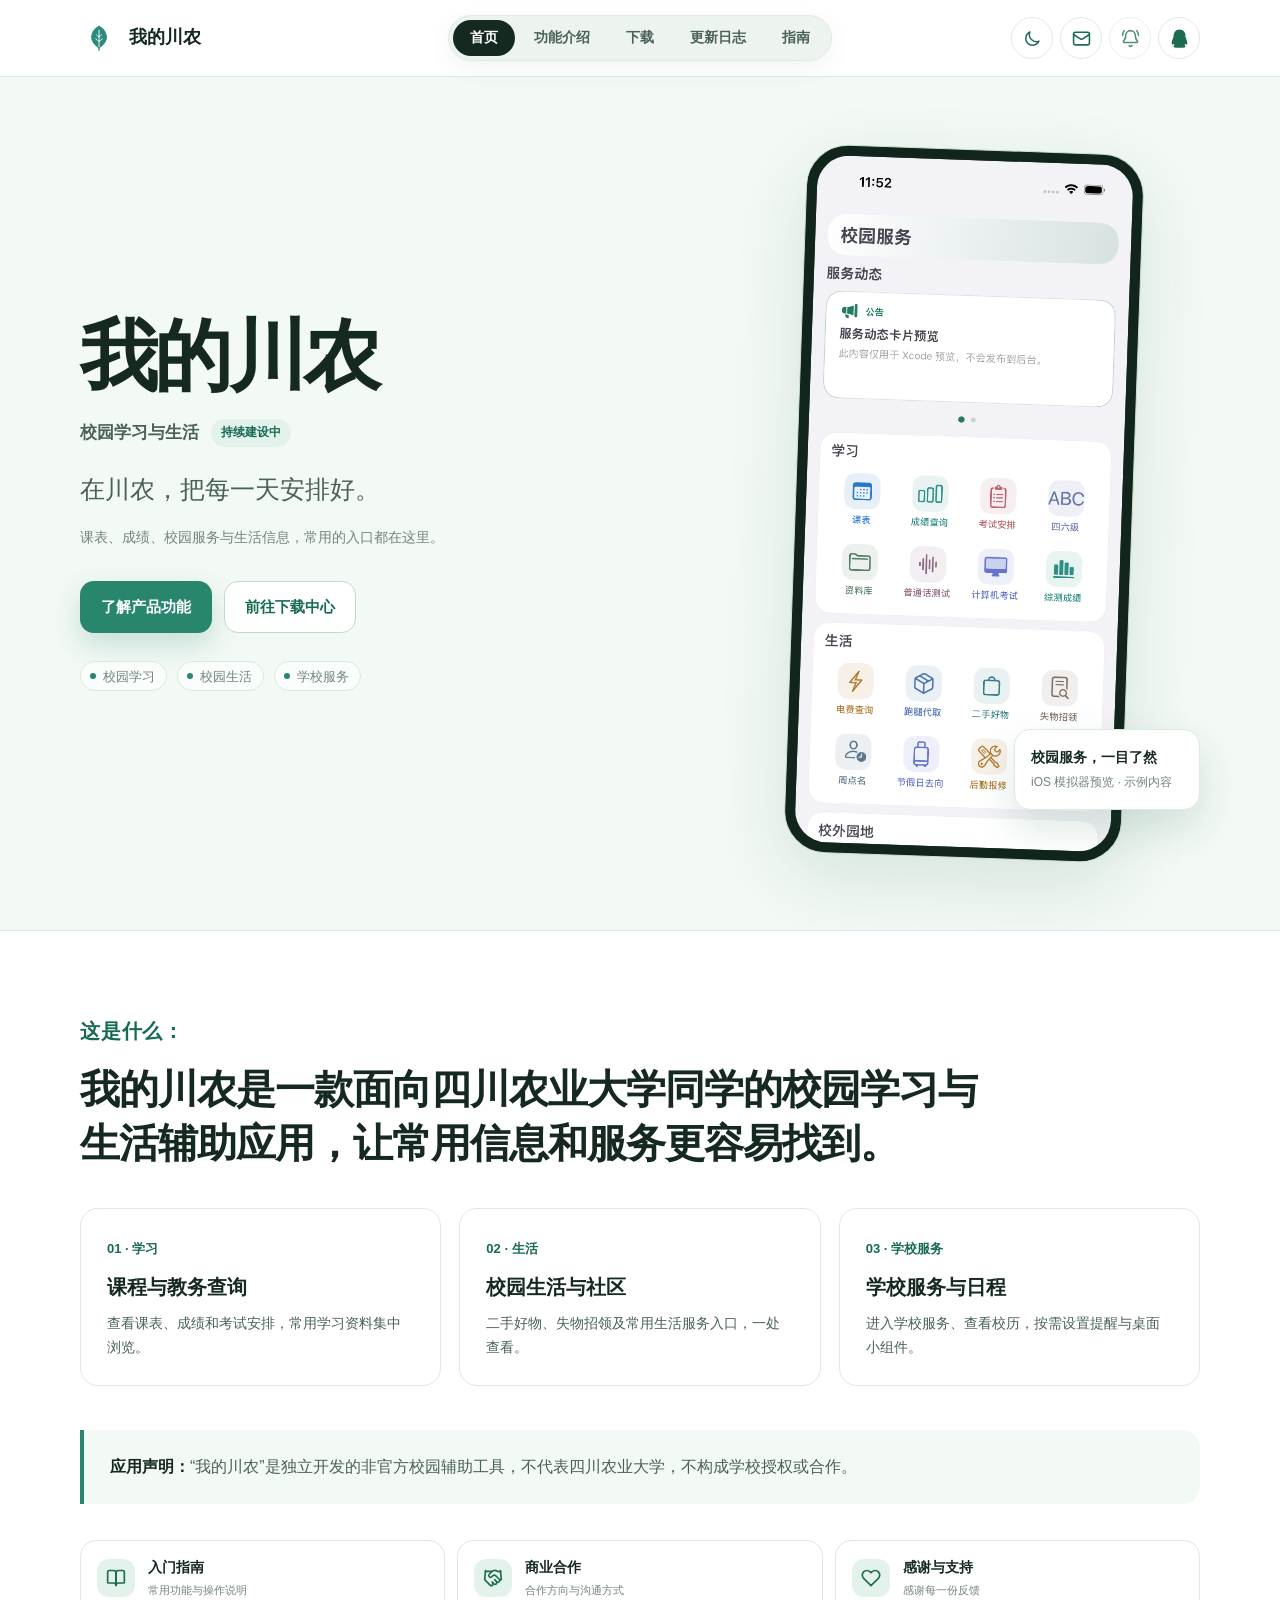
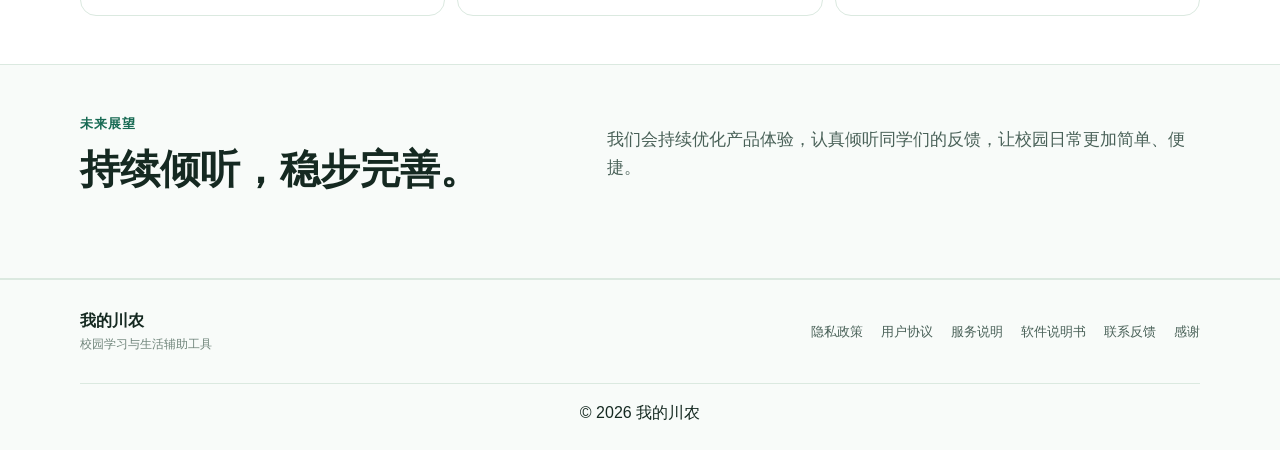
==== index.html @ ccd9a18c "Build MyChuannong official website" ====
<!doctype html>
<html lang="zh-CN">
<head><meta charset="UTF-8"><meta name="viewport" content="width=device-width, initial-scale=1"><meta name="theme-color" content="#ffffff"><meta name="description" content="我的川农：面向四川农业大学同学的校园学习与生活辅助应用。"><meta property="og:title" content="首页｜我的川农"><meta property="og:description" content="我的川农：面向四川农业大学同学的校园学习与生活辅助应用。"><meta property="og:type" content="website"><title>首页｜我的川农</title><link rel="icon" href="assets/images/app-icon.png"><link rel="stylesheet" href="assets/styles/site.css"><script defer src="assets/scripts/site.js"></script></head>

<body data-page="index"><a class="skip-link" href="#main-content">跳到主要内容</a>
<header class="site-header">
<div class="container header-inner"><a class="brand" href="index.html" aria-label="我的川农首页"><img src="assets/images/app-icon.png" width="38" height="38" alt=""><span>我的川农</span></a><button class="menu-button" type="button" aria-label="打开导航菜单" aria-expanded="false" aria-controls="site-nav" data-menu-button><span></span><span></span><span></span></button>
<nav class="site-nav" id="site-nav" aria-label="主要导航" data-site-nav data-open="false">
<div class="mobile-nav-head"><strong>导航</strong><button class="mobile-nav-close" type="button" aria-label="关闭导航菜单" data-menu-close>×</button></div>
<a href="index.html" aria-current="page">首页</a><a href="features.html">功能介绍</a><a href="download.html">下载</a><a href="updates.html">更新日志</a><a href="guides.html">指南</a>
<div class="mobile-nav-actions">
<div class="header-actions" aria-label="快捷入口"><button class="header-action" type="button" data-theme-toggle aria-label="切换到深色模式" title="切换到深色模式"><img src="assets/icons/moon.svg" alt="" data-theme-icon><span class="header-action-label">切换明暗</span></button><a class="header-action" href="contact.html" aria-label="联系反馈" title="联系反馈"><img src="assets/icons/mail.svg" alt=""><span class="header-action-label">联系反馈</span></a><button class="header-action announcement-shortcut" type="button" data-announcement-shortcut aria-label="暂无最新公告" title="暂无最新公告" disabled><img src="assets/icons/bell-ring.svg" alt=""><span class="header-action-label">网站公告</span><span class="announcement-dot" hidden></span></button><button class="header-action" type="button" data-qq-trigger aria-label="QQ 聊天群" title="QQ 聊天群"><img src="assets/icons/qq.svg" alt=""><span class="header-action-label">QQ 聊天群</span></button></div>
</div>
</nav>

<div class="header-actions" aria-label="快捷入口"><button class="header-action" type="button" data-theme-toggle aria-label="切换到深色模式" title="切换到深色模式"><img src="assets/icons/moon.svg" alt="" data-theme-icon><span class="header-action-label">切换明暗</span></button><a class="header-action" href="contact.html" aria-label="联系反馈" title="联系反馈"><img src="assets/icons/mail.svg" alt=""><span class="header-action-label">联系反馈</span></a><button class="header-action announcement-shortcut" type="button" data-announcement-shortcut aria-label="暂无最新公告" title="暂无最新公告" disabled><img src="assets/icons/bell-ring.svg" alt=""><span class="header-action-label">网站公告</span><span class="announcement-dot" hidden></span></button><button class="header-action" type="button" data-qq-trigger aria-label="QQ 聊天群" title="QQ 聊天群"><img src="assets/icons/qq.svg" alt=""><span class="header-action-label">QQ 聊天群</span></button></div>
</div>
<button class="nav-overlay" type="button" aria-label="关闭导航菜单" data-menu-overlay hidden></button></header>

<div class="container announcement-region" data-announcement-region hidden><button class="announcement-bar" type="button" data-announcement-trigger aria-controls="announcement-dialog" aria-haspopup="dialog"><svg class="announcement-icon" viewBox="0 0 24 24" aria-hidden="true"><path d="M4 10v4h3l4 3V7l-4 3H4Zm11.5-2.5a5 5 0 0 1 0 9M17.5 5a8.5 8.5 0 0 1 0 14" fill="none" stroke="currentColor" stroke-linecap="round" stroke-linejoin="round" stroke-width="1.8"/></svg><span class="announcement-label">最新公告</span><span class="announcement-separator">·</span><span class="announcement-summary" data-announcement-summary></span><span class="announcement-action">查看详情 ›</span></button></div>

<dialog class="announcement-dialog" id="announcement-dialog" aria-labelledby="announcement-title" aria-describedby="announcement-content">
<div class="announcement-dialog-shell">
<header class="announcement-dialog-header">
<div class="announcement-dialog-heading">
<p class="section-kicker">网站公告</p>

<h2 id="announcement-title"></h2>
<time class="announcement-dialog-date" data-announcement-date></time></div>
<button class="announcement-close" type="button" data-announcement-close aria-label="关闭公告">×</button></header>

<div class="announcement-dialog-body" id="announcement-content" tabindex="0"></div>

<footer class="announcement-dialog-footer"><button class="button button-primary" type="button" data-announcement-confirm>确认已读</button></footer>
</div>
</dialog>

<dialog class="qq-dialog" id="qq-dialog" aria-labelledby="qq-title">
<div class="qq-dialog-shell">
<header class="qq-dialog-header">
<div class="qq-dialog-heading"><span class="qq-dialog-brand"><img src="assets/icons/qq.svg" alt="" width="22" height="22"></span>
<div>
<h2 id="qq-title">QQ 聊天群</h2>

<p class="qq-dialog-intro">与川农同学一起交流。</p>
</div>
</div>
<button class="announcement-close" type="button" data-qq-close aria-label="关闭">×</button></header>

<div class="qq-dialog-body">
<p class="qq-empty" data-qq-empty>QQ群筹备中</p>
<a class="button button-primary" data-qq-link hidden target="_blank" rel="noopener noreferrer">加入 QQ 聊天群</a></div>
</div>
</dialog>

<main id="main-content">
<section class="hero">
<div class="container hero-inner">
<div class="hero-copy">
<h1>我的川农</h1>

<p class="version-line"><span>校园学习与生活</span><span class="status-badge">持续建设中</span></p>

<p class="hero-lead">在川农，把每一天安排好。</p>

<p class="hero-note">课表、成绩、校园服务与生活信息，常用的入口都在这里。</p>

<div class="hero-actions"><a class="button button-primary" href="features.html">了解产品功能</a><a class="button button-secondary" href="download.html">前往下载中心</a></div>

<ul class="hero-meta" aria-label="应用概要"><li>校园学习</li><li>校园生活</li><li>学校服务</li></ul>
</div>

<div class="hero-visual" aria-label="我的川农 iOS 模拟器界面预览">
<div class="phone-frame"><img src="assets/images/ios-services-preview.png" width="1206" height="2622" alt="我的川农校园服务页面，iOS 模拟器预览，包含示例内容"></div>

<div class="visual-card"><strong>校园服务，一目了然</strong><span>iOS 模拟器预览 · 示例内容</span></div>
</div>
</div>
</section>

<section class="section" id="features-preview">
<div class="container">
<p class="section-kicker section-question">这是什么：</p>

<h2 class="section-title product-definition">我的川农是一款面向四川农业大学同学的校园学习与生活辅助应用，让常用信息和服务更容易找到。</h2>

<div class="intro-grid"><a class="intro-card" href="features.html#study"><span>01 · 学习</span>
<h3>课程与教务查询</h3>

<p>查看课表、成绩和考试安排，常用学习资料集中浏览。</p>
</a><a class="intro-card" href="features.html#life"><span>02 · 生活</span>
<h3>校园生活与社区</h3>

<p>二手好物、失物招领及常用生活服务入口，一处查看。</p>
</a><a class="intro-card" href="features.html#school"><span>03 · 学校服务</span>
<h3>学校服务与日程</h3>

<p>进入学校服务、查看校历，按需设置提醒与桌面小组件。</p>
</a></div>

<p class="statement"><strong>应用声明：</strong>“我的川农”是独立开发的非官方校园辅助工具，不代表四川农业大学，不构成学校授权或合作。</p>

<nav class="footer-entry-grid homepage-entry-grid" aria-label="站点快捷入口"><a class="footer-entry" href="guides.html"><span class="footer-entry-icon"><img src="assets/icons/book-open.svg" alt="" width="22" height="22"></span><span class="footer-entry-copy"><strong>入门指南</strong><small>常用功能与操作说明</small></span></a><a class="footer-entry" href="commercial.html"><span class="footer-entry-icon"><img src="assets/icons/handshake.svg" alt="" width="22" height="22"></span><span class="footer-entry-copy"><strong>商业合作</strong><small>合作方向与沟通方式</small></span></a><a class="footer-entry" href="thanks.html"><span class="footer-entry-icon"><img src="assets/icons/heart-handshake.svg" alt="" width="22" height="22"></span><span class="footer-entry-copy"><strong>感谢与支持</strong><small>感谢每一份反馈</small></span></a></nav>
</div>
</section>

<section class="section section-muted future-section">
<div class="container future-card">
<div>
<p class="section-kicker">未来展望</p>

<h2>持续倾听，稳步完善。</h2>
</div>

<p>我们会持续优化产品体验，认真倾听同学们的反馈，让校园日常更加简单、便捷。</p>
</div>
</section>
</main>

<footer class="site-footer">
<div class="container footer-inner">
<div class="footer-brand"><strong>我的川农</strong><span>校园学习与生活辅助工具</span></div>

<nav class="footer-links" aria-label="页脚导航"><a href="privacy.html">隐私政策</a><a href="terms.html">用户协议</a><a href="services.html">服务说明</a><a href="manual.html">软件说明书</a><a href="contact.html">联系反馈</a><a href="thanks.html">感谢</a></nav>
</div>

<div class="container footer-filing"><span>© 2026 我的川农</span><a data-filing-link hidden target="_blank" rel="noopener noreferrer"></a></div>
</footer>
</body>
</html>
---- assets/styles/site.css ----
:root {
  color-scheme: light;
  --blue-700: #176a53;
  --blue-600: #27866c;
  --blue-100: #e3f3ec;
  --blue-050: #f3f9f5;
  --ink-900: #152921;
  --ink-700: #496158;
  --ink-500: #71867c;
  --line: #dbe9e0;
  --white: #ffffff;
  --shadow: 0 24px 70px rgba(28, 91, 66, 0.13);
  --radius-lg: 28px;
  --radius-md: 18px;
  --content: 1120px;
}

*,
*::before,
*::after { box-sizing: border-box; }

html { scroll-behavior: smooth; }

body {
  margin: 0;
  min-width: 320px;
  overflow-x: hidden;
  color: var(--ink-900);
  background: var(--white);
  font-family: -apple-system, BlinkMacSystemFont, "Segoe UI", "PingFang SC", "Hiragino Sans GB", "Microsoft YaHei", sans-serif;
  line-height: 1.65;
  -webkit-font-smoothing: antialiased;
}

img { display: block; max-width: 100%; height: auto; }
a { color: inherit; }
button, a { -webkit-tap-highlight-color: transparent; }

.skip-link {
  position: fixed;
  z-index: 100;
  top: 12px;
  left: 12px;
  padding: 10px 14px;
  border-radius: 10px;
  background: var(--ink-900);
  color: var(--white);
  transform: translateY(-160%);
}

.skip-link:focus { transform: translateY(0); }
.container { width: min(calc(100% - 40px), var(--content)); margin-inline: auto; }

.site-header {
  position: sticky;
  z-index: 20;
  top: 0;
  border-bottom: 1px solid rgba(219, 229, 239, 0.86);
  background: rgba(255, 255, 255, 0.96);
}

.header-inner {
  min-height: 72px;
  display: flex;
  align-items: center;
  justify-content: space-between;
  gap: 24px;
}

.brand {
  display: inline-flex;
  align-items: center;
  gap: 11px;
  color: var(--ink-900);
  font-size: 18px;
  font-weight: 750;
  text-decoration: none;
}

.brand img { width: 38px; height: 38px; border-radius: 11px; }
.site-nav { display: flex; align-items: center; gap: 4px; }

.site-nav a {
  min-height: 44px;
  display: inline-flex;
  align-items: center;
  padding: 0 14px;
  border-radius: 12px;
  color: var(--ink-700);
  font-size: 14px;
  font-weight: 650;
  text-decoration: none;
}

.site-nav a:hover,
.site-nav a[aria-current="page"] { color: var(--blue-700); background: var(--blue-050); }

.menu-button {
  min-inline-size: 48px;
  min-block-size: 48px;
  display: none;
  align-items: center;
  justify-content: center;
  flex-direction: column;
  gap: 5px;
  padding: 13px;
  border: 1px solid var(--line);
  border-radius: 14px;
  background: var(--white);
  cursor: pointer;
  touch-action: manipulation;
}

.menu-button span { width: 19px; height: 2px; border-radius: 2px; background: var(--ink-900); }

.announcement-region { padding-block: 14px 0; }
.announcement-bar {
  width: 100%;
  min-height: 48px;
  display: flex;
  align-items: center;
  gap: 9px;
  padding: 10px 14px;
  border: 1px solid #cfe4d7;
  border-radius: 14px;
  color: var(--ink-700);
  background: var(--white);
  box-shadow: 0 8px 22px rgba(28, 91, 66, 0.05);
  font: inherit;
  font-size: 13px;
  text-align: left;
  cursor: pointer;
  touch-action: manipulation;
}
.announcement-bar:hover { border-color: #a9d2b9; background: var(--blue-050); }
.announcement-bar:focus-visible { outline-offset: 2px; }
.announcement-icon { width: 20px; height: 20px; flex: 0 0 20px; color: var(--blue-700); }
.announcement-label { flex: 0 0 auto; color: var(--ink-900); font-weight: 760; }
.announcement-separator { flex: 0 0 auto; color: var(--ink-500); }
.announcement-summary { min-width: 0; flex: 1 1 auto; overflow: hidden; color: var(--ink-700); white-space: nowrap; text-overflow: ellipsis; }
.announcement-action { flex: 0 0 auto; color: var(--blue-700); font-weight: 720; white-space: nowrap; }
.announcement-action span { display: inline-block; margin-left: 2px; font-size: 18px; line-height: 0; vertical-align: -1px; }

.announcement-dialog {
  /* Plain viewport fallbacks keep older Android WebView engines from
     collapsing the native dialog when CSS min()/dynamic viewport units are
     unsupported. Modern browsers use the declarations that follow. */
  width: calc(100vw - 32px);
  max-width: 640px;
  max-height: 80vh;
  padding: 0;
  border: 1px solid #cfe4d7;
  border-radius: 22px;
  color: var(--ink-900);
  background: var(--white);
  box-shadow: 0 28px 80px rgba(16, 40, 31, 0.24);
}
.announcement-dialog::backdrop { background: rgba(16, 40, 31, 0.42); }
.announcement-dialog-shell { display: flex; width: 100%; max-height: 80vh; flex-direction: column; }
@supports (width: min(1px, 2px)) {
  .announcement-dialog { width: min(640px, calc(100vw - 32px)); max-height: 80dvh; }
  .announcement-dialog-shell { max-height: min(80vh, 80dvh); }
}
.announcement-dialog-header { display: flex; align-items: flex-start; justify-content: space-between; gap: 18px; padding: 26px 28px 18px; border-bottom: 1px solid var(--line); }
.announcement-dialog-heading { min-width: 0; }
.announcement-dialog-heading .section-kicker { margin-bottom: 8px; }
.announcement-dialog-heading h2 { margin: 0; overflow-wrap: anywhere; font-size: clamp(22px, 4vw, 30px); line-height: 1.3; }
.announcement-dialog-date { display: block; margin-top: 8px; color: var(--ink-500); font-size: 12px; }
.announcement-close { width: 42px; height: 42px; flex: 0 0 42px; display: inline-grid; place-items: center; margin: -6px -8px 0 0; border: 0; border-radius: 12px; color: var(--ink-500); background: transparent; font: inherit; font-size: 30px; line-height: 1; cursor: pointer; }
.announcement-close:hover { color: var(--ink-900); background: var(--blue-050); }
.announcement-dialog-body { min-height: 0; max-height: min(52vh, 520px); overflow-y: auto; padding: 24px 28px; color: var(--ink-700); font-size: 15px; line-height: 1.85; white-space: pre-wrap; overflow-wrap: anywhere; overscroll-behavior: contain; }
.announcement-dialog-footer { display: flex; justify-content: flex-end; padding: 16px 28px 24px; border-top: 1px solid var(--line); }
.announcement-dialog-footer .button { min-width: 128px; }

.hero { overflow: hidden; background: var(--blue-050); border-bottom: 1px solid var(--line); }

.hero-inner {
  min-height: 680px;
  display: grid;
  grid-template-columns: minmax(0, 1.1fr) minmax(320px, 0.9fr);
  align-items: center;
  gap: 72px;
  padding-block: 72px;
}

.eyebrow {
  margin: 0 0 18px;
  color: var(--blue-700);
  font-size: 14px;
  font-weight: 750;
  letter-spacing: 0.08em;
}

.hero h1 {
  margin: 0;
  font-size: clamp(48px, 7vw, 78px);
  line-height: 1.04;
  letter-spacing: -0.045em;
}

.version-line {
  display: flex;
  align-items: center;
  gap: 12px;
  margin: 22px 0 0;
  color: var(--ink-700);
  font-size: 17px;
  font-weight: 700;
}

.status-badge {
  display: inline-flex;
  align-items: center;
  min-height: 28px;
  padding: 3px 10px;
  border-radius: 999px;
  color: var(--blue-700);
  background: var(--blue-100);
  font-size: 12px;
}

.hero-lead {
  max-width: 580px;
  margin: 24px 0 0;
  color: var(--ink-700);
  font-size: clamp(20px, 2.4vw, 25px);
  line-height: 1.5;
}

.hero-note { max-width: 610px; margin: 18px 0 0; color: var(--ink-500); font-size: 14px; }
.hero-actions { display: flex; flex-wrap: wrap; gap: 12px; margin-top: 32px; }

.button {
  min-height: 52px;
  display: inline-flex;
  align-items: center;
  justify-content: center;
  gap: 9px;
  padding: 0 20px;
  border: 1px solid transparent;
  border-radius: 14px;
  font: inherit;
  font-size: 15px;
  font-weight: 750;
  text-decoration: none;
}

.button-primary { color: var(--white); background: var(--blue-600); box-shadow: 0 12px 28px rgba(39, 134, 108, 0.22); }
.button-primary:hover { background: var(--blue-700); }
.button-secondary { color: var(--blue-700); border-color: #bfdcc9; background: var(--white); }
.button-secondary:hover { border-color: var(--blue-600); background: var(--blue-050); }
.button-disabled { cursor: not-allowed; color: #7d8998; border-color: #d8e0e8; background: #edf1f5; }
.button small { display: block; font-size: 11px; font-weight: 600; }

.hero-meta {
  display: flex;
  align-items: center;
  flex-wrap: wrap;
  gap: 10px;
  margin: 28px 0 0;
  padding: 0;
  color: var(--ink-500);
  font-size: 13px;
  list-style: none;
}

.hero-meta li {
  min-height: 30px;
  display: inline-flex;
  align-items: center;
  padding: 4px 11px 4px 9px;
  border: 1px solid #d8eadd;
  border-radius: 999px;
  background: rgba(255, 255, 255, 0.7);
  line-height: 1.2;
}

.hero-meta li::before {
  content: "";
  width: 6px;
  height: 6px;
  flex: 0 0 6px;
  margin-right: 7px;
  border-radius: 50%;
  background: var(--blue-600);
}

.hero-visual { position: relative; display: flex; justify-content: center; }

.phone-frame {
  width: min(100%, 338px);
  padding: 10px;
  border: 1px solid #d0e2d4;
  border-radius: 42px;
  background: #11251c;
  box-shadow: var(--shadow);
  transform: rotate(2deg);
}

.phone-frame img { width: 100%; border-radius: 32px; }

.visual-card {
  position: absolute;
  right: 0;
  bottom: 48px;
  width: 186px;
  padding: 16px;
  border: 1px solid var(--line);
  border-radius: 16px;
  background: var(--white);
  box-shadow: 0 18px 40px rgba(28, 91, 66, 0.15);
}

.visual-card strong, .visual-card span { display: block; }
.visual-card strong { font-size: 14px; }
.visual-card span { margin-top: 4px; color: var(--ink-500); font-size: 12px; }

.section { padding-block: 84px; }
#features-preview { padding-bottom: 48px; }
.future-section { padding-top: 48px; }
.section-kicker { margin: 0 0 10px; color: var(--blue-700); font-size: 13px; font-weight: 750; letter-spacing: 0.08em; }
.section-question { margin-bottom: 14px; font-size: 20px; letter-spacing: 0.04em; }
.section-title { max-width: 720px; margin: 0; font-size: clamp(30px, 4vw, 44px); line-height: 1.2; letter-spacing: -0.025em; }
.product-definition { max-width: 900px; font-size: clamp(28px, 3.4vw, 40px); line-height: 1.35; }
.intro-grid { display: grid; grid-template-columns: repeat(3, 1fr); gap: 18px; margin-top: 38px; }
.intro-card { padding: 26px; border: 1px solid var(--line); border-radius: var(--radius-md); background: var(--white); text-decoration: none; transition: border-color 180ms ease, box-shadow 180ms ease, transform 180ms ease; }
.intro-card:hover { border-color: #b6d7c2; box-shadow: 0 16px 36px rgba(28, 91, 66, 0.08); transform: translateY(-2px); }
.intro-card span { color: var(--blue-700); font-size: 13px; font-weight: 750; }
.intro-card h3 { margin: 10px 0 8px; font-size: 20px; }
.intro-card p { margin: 0; color: var(--ink-700); font-size: 14px; }

.statement {
  margin-top: 44px;
  padding: 24px 26px;
  border-left: 4px solid var(--blue-600);
  border-radius: 0 var(--radius-md) var(--radius-md) 0;
  color: var(--ink-700);
  background: var(--blue-050);
}

.statement strong { color: var(--ink-900); }

.future-card {
  display: grid;
  grid-template-columns: 0.9fr 1.1fr;
  align-items: center;
  gap: 42px;
}

.future-card h2 { margin: 0; font-size: clamp(28px, 4vw, 40px); line-height: 1.25; }
.future-card > p { margin: 0; color: var(--ink-700); font-size: 17px; }

.page-hero {
  border-bottom: 1px solid var(--line);
  background: var(--blue-050);
}

.page-hero-inner { padding-block: 76px; }
.page-hero h1 { max-width: 860px; margin: 0; font-size: clamp(42px, 6vw, 66px); line-height: 1.1; letter-spacing: -0.04em; }
.page-hero p:not(.eyebrow) { max-width: 720px; margin: 20px 0 0; color: var(--ink-700); font-size: 18px; }
.compact-hero .page-hero-inner { padding-block: 62px; }
.document-date { display: inline-block; margin-top: 22px; color: var(--ink-500); font-size: 13px; }
.section-muted { border-block: 1px solid var(--line); background: #f8fbf9; }

.section-heading { display: flex; align-items: end; justify-content: space-between; gap: 24px; }
.anchor-target { scroll-margin-block: 34vh; }
.section-count { flex: 0 0 auto; color: var(--ink-500); font-size: 13px; }
.section-heading.compact { align-items: start; }
.section-heading.compact h2 { margin: 0; font-size: 28px; line-height: 1.25; }

.feature-grid { display: grid; grid-template-columns: repeat(3, 1fr); gap: 16px; margin-top: 34px; }
.feature-grid-two { grid-template-columns: repeat(2, 1fr); }

.feature-card {
  min-height: 218px;
  padding: 26px;
  border: 1px solid var(--line);
  border-radius: var(--radius-md);
  background: var(--white);
}

.feature-icon {
  width: 46px;
  height: 46px;
  display: inline-flex;
  align-items: center;
  justify-content: center;
  border: 1px solid #cfe4d7;
  border-radius: 14px;
  background: var(--blue-050);
}

.feature-icon img { width: 22px; height: 22px; }
.feature-card h3 { margin: 20px 0 7px; font-size: 19px; }
.feature-card p { margin: 0; color: var(--ink-700); font-size: 14px; }
.split-feature-sections { display: grid; grid-template-columns: repeat(2, 1fr); gap: 52px; }

.boundary-section { padding: 0 0 84px; }
.boundary-card {
  display: grid;
  grid-template-columns: 0.9fr 1.1fr;
  gap: 42px;
  padding: 38px;
  border: 1px solid #c9e2d0;
  border-radius: var(--radius-lg);
  background: var(--blue-050);
}

.boundary-card h2 { margin: 0; font-size: 27px; line-height: 1.35; }
.boundary-card > p { margin: 0; color: var(--ink-700); }

.download-layout { display: grid; grid-template-columns: minmax(0, 1.1fr) minmax(300px, 0.9fr); gap: 24px; align-items: stretch; }
.download-card,
.integrity-card { padding: 34px; border: 1px solid var(--line); border-radius: var(--radius-lg); background: var(--white); }
.download-card { box-shadow: 0 22px 54px rgba(28, 91, 66, 0.08); }
.download-product { display: flex; align-items: center; gap: 22px; }
.download-icon { width: 86px; height: 86px; border-radius: 24px; box-shadow: 0 12px 26px rgba(31, 100, 75, 0.15); }
.download-product h2 { margin: 2px 0 2px; font-size: 27px; }
.download-product p { margin: 0; color: var(--ink-500); font-size: 13px; }

.release-meta { display: grid; grid-template-columns: repeat(2, 1fr); margin: 30px 0; border-top: 1px solid var(--line); border-left: 1px solid var(--line); }
.release-meta div { padding: 16px; border-right: 1px solid var(--line); border-bottom: 1px solid var(--line); }
.release-meta dt { color: var(--ink-500); font-size: 12px; }
.release-meta dd { margin: 5px 0 0; font-weight: 720; }
.download-button { width: 100%; }
.download-state { margin: 12px 0 0; color: var(--ink-500); text-align: center; font-size: 12px; }
.integrity-card h2 { margin: 20px 0 12px; font-size: 27px; line-height: 1.3; }
.integrity-card > p:not(.section-kicker) { color: var(--ink-700); }

.hash-box { margin: 26px 0 20px; padding: 16px; border: 1px solid var(--line); border-radius: 14px; background: #f8fbf9; }
.hash-box span, .hash-box code { display: block; }
.hash-box span { color: var(--ink-500); font-size: 11px; font-weight: 700; letter-spacing: 0.06em; }
.hash-box code { max-width: 100%; margin-top: 8px; overflow-wrap: anywhere; color: var(--ink-900); font-size: 12px; }
.text-link { color: var(--blue-700); font-size: 14px; font-weight: 720; text-decoration: none; }
.platform-grid { display: grid; grid-template-columns: repeat(2, 1fr); gap: 18px; }

.platform-card {
  display: flex;
  align-items: center;
  gap: 20px;
  padding: 26px;
  border: 1px solid var(--line);
  border-radius: var(--radius-md);
  background: var(--white);
  text-decoration: none;
}

.platform-card img { width: 30px; height: 30px; }
.platform-card span, .platform-card p { color: var(--ink-500); font-size: 12px; }
.platform-card h2, .platform-card p { margin: 0; }
.platform-card h2 { font-size: 20px; }
.platform-card.is-closed { opacity: 0.68; }

.timeline { position: relative; max-width: 820px; }
.timeline::before { content: ""; position: absolute; top: 18px; bottom: 18px; left: 11px; width: 2px; background: var(--line); }
.timeline-item { position: relative; display: grid; grid-template-columns: 24px 1fr; gap: 24px; padding-bottom: 24px; }
.timeline-dot { z-index: 1; width: 24px; height: 24px; margin-top: 28px; border: 6px solid var(--white); border-radius: 50%; background: #9aabbc; box-shadow: 0 0 0 1px var(--line); }
.timeline-item.is-current .timeline-dot { background: var(--blue-600); }
.timeline-card { padding: 26px 28px; border: 1px solid var(--line); border-radius: var(--radius-md); background: var(--white); }
.timeline-item.is-current .timeline-card { border-color: #b6d7c2; box-shadow: 0 18px 44px rgba(28, 91, 66, 0.08); }
.timeline-heading { display: flex; align-items: center; justify-content: space-between; gap: 18px; }
.timeline-heading h2 { margin: 0; font-size: 26px; }
.timeline-status { display: flex; align-items: flex-end; flex-direction: column; gap: 4px; }
.timeline-status > span { padding: 4px 10px; border-radius: 999px; color: var(--blue-700); background: var(--blue-100); font-size: 12px; font-weight: 720; }
.timeline-release-date { color: var(--ink-500); font-size: 12px; font-weight: 500; line-height: 1.25; }
.timeline-card ul { margin: 18px 0 0; padding-left: 20px; color: var(--ink-700); }
.timeline-summary { margin: 18px 0 0; color: var(--ink-700); font-weight: 700; }
.timeline-card p { margin: 18px 0 0; color: var(--ink-500); }
.config-loading { color: var(--ink-500); }

.contact-grid { display: grid; grid-template-columns: repeat(2, 1fr); gap: 20px; }
.contact-card { padding: 34px; border: 1px solid var(--line); border-radius: var(--radius-lg); background: var(--white); }
.primary-contact { border-color: #b6d7c2; background: var(--blue-050); }
.contact-card h2 { margin: 20px 0 12px; font-size: 28px; line-height: 1.3; }
.contact-card > p:not(.section-kicker) { color: var(--ink-700); }
.contact-card .button { margin-top: 20px; }
.check-list { margin: 18px 0 0; padding: 0; color: var(--ink-700); list-style: none; }
.check-list li { position: relative; padding: 6px 0 6px 22px; }
.check-list li::before { content: ""; position: absolute; top: 15px; left: 2px; width: 7px; height: 7px; border-radius: 50%; background: var(--blue-600); }
.privacy-reminder { display: grid; grid-template-columns: 0.8fr 1.2fr; gap: 42px; align-items: center; }
.privacy-reminder h2 { margin: 0; font-size: 30px; }
.privacy-reminder > p { margin: 0; color: var(--ink-700); }

.gratitude-grid { display: grid; grid-template-columns: repeat(2, 1fr); gap: 20px; }
.gratitude-card { padding: 36px; border: 1px solid var(--line); border-radius: var(--radius-lg); background: var(--white); }
.gratitude-lead { border-color: #b6d7c2; background: var(--blue-050); }
.gratitude-card h2 { margin: 20px 0 12px; font-size: 28px; line-height: 1.35; }
.gratitude-card > p:not(.section-kicker) { color: var(--ink-700); }
.support-entry-card { display: flex; align-items: center; justify-content: space-between; gap: 48px; padding: 40px; border: 1px solid #c9e2d0; border-radius: var(--radius-lg); background: var(--blue-050); }
.support-entry-card h2 { margin: 0; font-size: 30px; line-height: 1.3; }
.support-entry-card p:not(.section-kicker) { margin: 12px 0 0; color: var(--ink-700); }
.support-entry-card .button { flex: 0 0 auto; }

.support-layout { max-width: 840px; }
.support-choices { display: grid; grid-template-columns: repeat(2, 1fr); gap: 16px; }
.support-choice { min-height: 108px; padding: 22px 24px; border: 1px solid var(--line); border-radius: var(--radius-md); color: var(--ink-900); background: var(--white); text-align: left; transition: border-color 180ms ease, background 180ms ease, box-shadow 180ms ease; }
.support-choice:hover,
.support-choice[aria-expanded="true"] { border-color: #9fcdb0; background: var(--blue-050); box-shadow: 0 14px 34px rgba(28, 91, 66, 0.08); }
.support-choice span,
.support-choice small { display: block; }
.support-choice span { font-size: 18px; font-weight: 760; }
.support-choice small { margin-top: 5px; color: var(--ink-500); font-size: 12px; }
.support-panels { margin-top: 20px; }
.support-panel,
.support-empty { min-height: 360px; padding: 34px; border: 1px solid var(--line); border-radius: var(--radius-lg); background: #f8fbf9; }
.support-panel[hidden] { display: none; }
.support-empty { display: flex; align-items: center; justify-content: center; flex-direction: column; text-align: center; }
.support-empty[hidden] { display: none; }
.support-empty h2 { margin: 18px 0 6px; font-size: 25px; }
.support-empty p { margin: 0; color: var(--ink-500); }
.qr-frame { width: min(100%, 292px); aspect-ratio: 1; display: grid; place-items: center; margin: 22px auto 0; overflow: hidden; border: 1px dashed #b9cce0; border-radius: 22px; background: var(--white); }
.qr-frame img { width: 100%; height: 100%; object-fit: contain; }
.qr-placeholder { display: flex; align-items: center; justify-content: center; flex-direction: column; padding: 24px; text-align: center; }
.qr-placeholder strong { font-size: 18px; }
.qr-placeholder span { margin-top: 6px; color: var(--ink-500); font-size: 13px; }
.qr-placeholder[hidden] { display: none; }
.support-note { margin: 18px 0 0; color: var(--ink-500); font-size: 13px; text-align: center; }

.document-page { padding-block: 26px 84px; }
.document-page section { display: grid; grid-template-columns: 64px minmax(0, 760px); gap: 28px; padding-block: 34px; border-bottom: 1px solid var(--line); }
.document-index { margin: 2px 0 0; color: var(--blue-600); font-size: 13px; font-weight: 760; }
.document-page h2 { margin: 0 0 14px; font-size: 25px; }
.document-page section div > p { margin: 0 0 12px; color: var(--ink-700); }
.inline-button { width: fit-content; margin-top: 8px; }

.manual-layout { display: grid; grid-template-columns: minmax(0, 1.25fr) minmax(290px, 0.75fr); gap: 24px; }
.manual-card { display: grid; grid-template-columns: 190px 1fr; overflow: hidden; border: 1px solid var(--line); border-radius: var(--radius-lg); background: var(--white); box-shadow: 0 22px 54px rgba(28, 91, 66, 0.08); }
.manual-cover { min-height: 390px; display: flex; align-items: center; justify-content: center; flex-direction: column; gap: 18px; background: var(--blue-050); }
.manual-cover img { width: 58px; height: 58px; }
.manual-cover span { color: var(--blue-700); font-size: 14px; font-weight: 780; letter-spacing: 0.14em; }
.manual-content { padding: 34px; }
.manual-content h2 { margin: 8px 0 22px; font-size: 27px; line-height: 1.35; }
.manual-meta { display: grid; grid-template-columns: repeat(3, 1fr); margin: 0; }
.manual-meta div { padding: 12px; border: 1px solid var(--line); border-right: 0; }
.manual-meta div:last-child { border-right: 1px solid var(--line); }
.manual-meta dt { color: var(--ink-500); font-size: 11px; }
.manual-meta dd { margin: 4px 0 0; font-weight: 720; }
.manual-actions { display: flex; flex-wrap: wrap; gap: 10px; margin-top: 26px; }
.manual-notes { padding: 32px; border: 1px solid var(--line); border-radius: var(--radius-lg); background: #f8fbf9; }
.manual-notes h2 { margin: 8px 0 18px; font-size: 26px; }
.manual-notes > p:last-child { margin-top: 24px; color: var(--ink-500); font-size: 13px; }

.site-footer { border-top: 1px solid var(--line); background: #f8fbf9; }
.footer-inner { display: flex; align-items: center; justify-content: space-between; gap: 24px; padding-block: 28px; }
.footer-brand strong, .footer-brand span { display: block; }
.footer-brand span { color: var(--ink-500); font-size: 12px; }
.footer-links { display: flex; flex-wrap: wrap; justify-content: flex-end; gap: 8px 18px; }
.footer-links a { color: var(--ink-700); font-size: 13px; text-decoration: none; }
.footer-links a:hover { color: var(--blue-700); }
.footer-filing { display: flex; align-items: center; justify-content: center; gap: 18px; padding: 16px 0 24px; border-top: 1px solid var(--line); }
.footer-filing[hidden] { display: none; }
.footer-filing a { display: inline-flex; align-items: center; gap: 6px; color: var(--ink-500); font-size: 12px; text-decoration: none; }

:focus-visible { outline: 3px solid rgba(39, 134, 108, 0.35); outline-offset: 3px; }

@media (max-width: 840px) {
  .site-header { overflow: visible; }
  .menu-button { display: flex; flex: 0 0 auto; }
  .site-nav {
    position: fixed;
    z-index: 100;
    top: 80px;
    right: 20px;
    left: 20px;
    display: none;
    width: auto;
    height: auto;
    min-height: 0;
    padding: 10px;
    border: 1px solid var(--line);
    border-radius: 18px;
    background: var(--white);
    box-shadow: var(--shadow);
    max-height: calc(100vh - 96px);
    max-height: calc(100dvh - 96px);
    overflow-y: auto;
    visibility: hidden;
    opacity: 0;
    pointer-events: none;
    overscroll-behavior: contain;
    -webkit-overflow-scrolling: touch;
    touch-action: pan-y;
  }
  .site-nav[data-open="true"] {
    display: flex;
    flex-direction: column;
    align-items: stretch;
    gap: 4px;
    visibility: visible;
    opacity: 1;
    pointer-events: auto;
  }
  .site-nav a {
    width: 100%;
    min-height: 48px;
    flex: 0 0 auto;
    align-items: center;
    justify-content: flex-start;
    padding: 0 16px;
    border: 0;
    border-radius: 12px;
    background: var(--white);
    line-height: 1.4;
    white-space: nowrap;
    touch-action: manipulation;
  }
  .site-nav a[aria-current="page"],
  .site-nav a:active { background: var(--blue-100); }
  .hero-inner { min-height: auto; grid-template-columns: 1fr; gap: 48px; padding-block: 56px 68px; }
  .hero-copy { text-align: center; }
  .hero-lead, .hero-note { margin-inline: auto; }
  .version-line, .hero-actions, .hero-meta { justify-content: center; }
  .hero-visual { width: min(100%, 440px); margin-inline: auto; }
  .intro-grid { grid-template-columns: 1fr; }
  .feature-grid { grid-template-columns: repeat(2, 1fr); }
  .split-feature-sections,
  .download-layout,
  .contact-grid,
  .manual-layout { grid-template-columns: 1fr; }
  .boundary-card,
  .privacy-reminder,
  .future-card { grid-template-columns: 1fr; gap: 20px; }
  .gratitude-grid { grid-template-columns: 1fr; }
  .support-entry-card { align-items: flex-start; flex-direction: column; gap: 24px; }
}

@media (max-width: 520px) {
  .container { width: min(calc(100% - 32px), var(--content)); }
  .header-inner { min-height: 64px; }
  .brand { font-size: 17px; }
  .brand img { width: 34px; height: 34px; border-radius: 10px; }
  .site-nav { top: 72px; right: 16px; left: 16px; }
  .announcement-region { padding-top: 10px; }
  .announcement-bar { gap: 7px; padding-inline: 12px; font-size: 12px; }
  .announcement-icon { width: 18px; height: 18px; flex-basis: 18px; }
  .announcement-action { font-size: 12px; }
  .announcement-dialog-header { padding: 22px 20px 15px; }
  .announcement-dialog-body { max-height: 52vh; padding: 20px; font-size: 14px; }
  .announcement-dialog-footer { padding: 14px 20px 20px; }
  .announcement-dialog-footer .button { width: 100%; }
  .hero-inner { gap: 42px; padding-block: 46px 56px; }
  .eyebrow { margin-bottom: 14px; font-size: 12px; }
  .hero h1 { font-size: clamp(46px, 16vw, 62px); }
  .hero-lead { font-size: 19px; }
  .hero-note { font-size: 13px; }
  .hero-actions { display: grid; grid-template-columns: 1fr; }
  .button { width: 100%; }
  .hero-meta { display: flex; align-items: center; justify-content: center; gap: 8px; }
  .hero-meta li { min-height: 30px; }
  .phone-frame { width: min(82vw, 310px); }
  .visual-card { right: -4px; bottom: 30px; width: 158px; padding: 13px; }
  .section { padding-block: 64px; }
  .section-title { font-size: 30px; }
  .section-question { font-size: 18px; }
  .product-definition { font-size: 27px; }
  .intro-card { padding: 22px; }
  .page-hero-inner { padding-block: 54px; }
  .page-hero h1 { font-size: 40px; }
  .page-hero p:not(.eyebrow) { font-size: 16px; }
  .section-heading { align-items: start; flex-direction: column; gap: 8px; }
  .feature-grid,
  .feature-grid-two,
  .platform-grid { grid-template-columns: 1fr; }
  .feature-card { min-height: 0; padding: 22px; }
  .split-feature-sections { gap: 46px; }
  .boundary-card,
  .download-card,
  .integrity-card,
  .contact-card,
  .gratitude-card,
  .support-entry-card { padding: 24px; }
  .support-entry-card .button { width: 100%; }
  .support-choices { grid-template-columns: 1fr; }
  .support-choice { min-height: 82px; }
  .support-panel,
  .support-empty { min-height: 320px; padding: 24px; }
  .download-product { align-items: flex-start; }
  .download-icon { width: 68px; height: 68px; border-radius: 20px; }
  .release-meta { grid-template-columns: 1fr; }
  .timeline-item { gap: 15px; }
  .timeline-card { padding: 22px; }
  .timeline-heading { align-items: flex-start; flex-direction: column; gap: 10px; }
  .timeline-status { align-items: flex-start; }
  .document-page section { grid-template-columns: 40px 1fr; gap: 12px; padding-block: 28px; }
  .manual-card { grid-template-columns: 1fr; }
  .manual-cover { min-height: 190px; }
  .manual-content { padding: 24px; }
  .manual-meta { grid-template-columns: 1fr; }
  .manual-meta div { border-right: 1px solid var(--line); border-bottom: 0; }
  .manual-meta div:last-child { border-bottom: 1px solid var(--line); }
  .manual-actions { display: grid; }
  .manual-actions .button { width: 100%; }
  .footer-inner { align-items: flex-start; flex-direction: column; }
  .footer-links { justify-content: flex-start; }
}

@media (prefers-reduced-motion: reduce) {
  html { scroll-behavior: auto; }
  .intro-card,
  .support-choice { transition: none; }
}

/* Shared site shell, adapted to 我的川农's green theme. */
:root {
  --surface: #ffffff;
  --surface-raised: #ffffff;
  --surface-muted: #f8fbf9;
  --surface-soft: #f3f9f5;
  --nav-pill: #edf3ef;
  --icon-filter: brightness(0) saturate(100%) invert(33%) sepia(43%) saturate(659%) hue-rotate(108deg) brightness(92%) contrast(89%);
}

html[data-theme="dark"] {
  color-scheme: dark;
  --surface: #0d1d16;
  --surface-raised: #162c21;
  --surface-muted: #10251a;
  --surface-soft: #183426;
  --nav-pill: #193126;
  --ink-900: #edf8f0;
  --ink-700: #c3d9ca;
  --ink-500: #95aa9b;
  --line: #2b4937;
  --blue-100: #1b4932;
  --blue-050: #142e20;
  --white: #ffffff;
  --shadow: 0 24px 70px rgba(0, 0, 0, 0.32);
  --icon-filter: brightness(0) saturate(100%) invert(89%) sepia(13%) saturate(421%) hue-rotate(83deg) brightness(101%) contrast(92%);
}

html[data-theme="dark"] body { color: var(--ink-900); background: var(--surface); }
html[data-theme="dark"] .site-header,
html[data-theme="dark"] .site-footer,
html[data-theme="dark"] .section-muted,
html[data-theme="dark"] .hash-box,
html[data-theme="dark"] .support-panel,
html[data-theme="dark"] .support-empty,
html[data-theme="dark"] .manual-notes { background: var(--surface-muted); }
html[data-theme="dark"] .site-header { border-color: var(--line); }
html[data-theme="dark"] .hero,
html[data-theme="dark"] .page-hero { background: var(--surface-soft); }
html[data-theme="dark"] .intro-card,
html[data-theme="dark"] .feature-card,
html[data-theme="dark"] .download-card,
html[data-theme="dark"] .integrity-card,
html[data-theme="dark"] .platform-card,
html[data-theme="dark"] .timeline-card,
html[data-theme="dark"] .contact-card,
html[data-theme="dark"] .gratitude-card,
html[data-theme="dark"] .support-choice,
html[data-theme="dark"] .manual-card,
html[data-theme="dark"] .announcement-dialog,
html[data-theme="dark"] .qq-dialog,
html[data-theme="dark"] .announcement-bar { background: var(--surface-raised); }
html[data-theme="dark"] .boundary-card,
html[data-theme="dark"] .primary-contact,
html[data-theme="dark"] .gratitude-lead,
html[data-theme="dark"] .support-entry-card,
html[data-theme="dark"] .statement { background: var(--surface-soft); border-color: var(--line); }
html[data-theme="dark"] .menu-button,
html[data-theme="dark"] .header-action,
html[data-theme="dark"] .footer-entry,
html[data-theme="dark"] .guide-search-wrap { background: var(--surface-raised); border-color: var(--line); }
html[data-theme="dark"] .guide-nav a:hover,
html[data-theme="dark"] .guide-nav a[aria-current="location"] { background: var(--blue-100); color: var(--ink-900); }
html[data-theme="dark"] .site-nav { background: var(--nav-pill); border-color: var(--line); }
html[data-theme="dark"] .site-nav a[aria-current="page"] { color: #0c2417; background: #d8f1df; }
html[data-theme="dark"] .site-nav a:hover { color: var(--ink-900); background: #254f36; }
html[data-theme="dark"] .header-action:hover,
html[data-theme="dark"] .header-action:focus-visible { background: var(--blue-100); }
html[data-theme="dark"] .status-badge { color: #ceefda; background: #1c4933; }
html[data-theme="dark"] .hero-meta li { color: var(--ink-700); border-color: var(--line); background: var(--surface-raised); }
html[data-theme="dark"] .button-secondary { color: #ceefda; border-color: #3d7153; background: #153324; }
html[data-theme="dark"] .button-disabled { color: #95aa9b; border-color: #345541; background: #1d3025; }
html[data-theme="dark"] .announcement-dialog::backdrop,
html[data-theme="dark"] .qq-dialog::backdrop { background: rgba(0, 0, 0, 0.65); }

.site-header { backdrop-filter: blur(16px); -webkit-backdrop-filter: blur(16px); }
.header-inner {
  display: grid;
  grid-template-columns: minmax(170px, 1fr) auto minmax(170px, 1fr);
  align-items: center;
  min-height: 76px;
  gap: 18px;
}
.brand { justify-self: start; }
.site-nav {
  justify-self: center;
  padding: 4px;
  gap: 2px;
  border: 1px solid #dfeae2;
  border-radius: 999px;
  background: var(--nav-pill);
  box-shadow: 0 8px 24px rgba(28, 91, 66, 0.06);
}
.site-nav a { min-height: 36px; padding-inline: 17px; border-radius: 999px; transition: color 160ms ease, background 160ms ease; }
.site-nav a[aria-current="page"] { color: var(--white); background: var(--ink-900); }
.site-nav a:hover { color: var(--ink-900); background: rgba(255, 255, 255, 0.72); }
.header-actions { display: flex; align-items: center; justify-content: flex-end; gap: 7px; }
.header-action {
  position: relative;
  width: 42px;
  height: 42px;
  display: inline-flex;
  align-items: center;
  justify-content: center;
  flex: 0 0 42px;
  padding: 0;
  border: 1px solid #dfeae2;
  border-radius: 50%;
  color: var(--ink-700);
  background: var(--surface);
  text-decoration: none;
  cursor: pointer;
  transition: color 160ms ease, background 160ms ease, border-color 160ms ease, transform 160ms ease;
  touch-action: manipulation;
}
.header-action img { width: 19px; height: 19px; object-fit: contain; filter: var(--icon-filter); }
.header-action:hover,
.header-action:focus-visible { color: var(--blue-700); border-color: #b6d7c2; background: var(--blue-050); transform: translateY(-1px); }
.header-action:disabled,
.header-action[aria-disabled="true"] { opacity: 0.76; cursor: default; transform: none; }
.header-action[hidden] { display: none !important; }
.header-action-label { position: absolute; width: 1px; height: 1px; overflow: hidden; clip: rect(0 0 0 0); white-space: nowrap; clip-path: inset(50%); }
.announcement-shortcut { overflow: visible; }
.announcement-dot { position: absolute; top: 5px; right: 5px; width: 7px; height: 7px; border: 2px solid var(--surface); border-radius: 50%; background: #ef5b68; }
.announcement-dot[hidden] { display: none; }
.menu-button { grid-column: 1; grid-row: 1; justify-self: start; width: 44px; height: 44px; min-inline-size: 44px; min-block-size: 44px; border-radius: 50%; }
.mobile-nav-head,
.mobile-nav-actions,
.nav-overlay { display: none; }
.footer-entry-grid { display: grid; grid-template-columns: repeat(3, 1fr); gap: 12px; padding-block: 22px 8px; }
.homepage-entry-grid { padding: 20px 0 0; }
.footer-entry {
  display: flex;
  align-items: center;
  gap: 13px;
  min-height: 76px;
  padding: 14px 16px;
  border: 1px solid var(--line);
  border-radius: 16px;
  color: var(--ink-900);
  background: var(--surface);
  text-decoration: none;
  transition: border-color 160ms ease, background 160ms ease, transform 160ms ease;
}
.footer-entry:hover { border-color: #a9d2b9; background: var(--blue-050); transform: translateY(-1px); }
.footer-entry-icon { width: 38px; height: 38px; display: grid; place-items: center; flex: 0 0 38px; border-radius: 12px; color: var(--blue-700); background: var(--blue-100); }
.footer-entry-icon img { width: 20px; height: 20px; filter: var(--icon-filter); }
.footer-entry-copy { min-width: 0; }
.footer-entry-copy strong,
.footer-entry-copy small { display: block; }
.footer-entry-copy strong { font-size: 14px; }
.footer-entry-copy small { margin-top: 2px; overflow: hidden; color: var(--ink-500); font-size: 11px; text-overflow: ellipsis; white-space: nowrap; }

.qq-dialog {
  width: calc(100vw - 32px);
  max-width: 880px;
  max-height: 88vh;
  padding: 0;
  border: 1px solid #cfe4d7;
  border-radius: 22px;
  color: var(--ink-900);
  background: var(--surface-raised);
  box-shadow: 0 28px 80px rgba(16, 40, 31, 0.24);
}
.qq-dialog::backdrop { background: rgba(16, 40, 31, 0.42); }
.qq-dialog-shell { display: flex; width: 100%; max-height: 88vh; flex-direction: column; }
.qq-dialog-header { display: flex; align-items: flex-start; justify-content: space-between; gap: 18px; padding: 28px 30px 22px; border-bottom: 1px solid var(--line); }
.qq-dialog-heading { display: flex; align-items: flex-start; gap: 16px; min-width: 0; }
.qq-dialog-brand { width: 48px; height: 48px; display: grid; place-items: center; flex: 0 0 48px; border: 1px solid var(--line); border-radius: 50%; background: var(--surface); box-shadow: 0 9px 28px rgba(29, 112, 77, 0.13); }
.qq-dialog-brand img { width: 24px; height: 24px; filter: var(--icon-filter); }
.qq-dialog-header h2 { margin: 0; font-size: clamp(23px, 4vw, 30px); line-height: 1.3; }
.qq-dialog-intro { max-width: 610px; margin: 8px 0 0; color: var(--ink-500); font-size: 14px; }
.qq-dialog-body { min-height: 0; max-height: 70vh; overflow-y: auto; padding: 28px 30px 30px; }
.qq-empty { margin: 16px 0; padding: 22px; border: 1px dashed var(--line); border-radius: 14px; color: var(--ink-500); text-align: center; background: var(--surface-muted); }
.qq-personal-panel { margin-bottom: 18px; }
.qq-personal-link,
.qq-group-link { width: 100%; }
.qq-group-layout { display: grid; grid-template-columns: minmax(0, 1.15fr) minmax(220px, 0.85fr); align-items: stretch; gap: 24px; }
.qq-group-details { min-width: 0; }
.qq-copy-row { display: grid; grid-template-columns: 1fr auto; align-items: center; gap: 12px; padding: 20px; border: 1px solid var(--line); border-radius: 16px; background: var(--surface); }
.qq-copy-row > span { grid-column: 1 / -1; color: var(--ink-500); font-size: 14px; font-weight: 700; }
.qq-copy-row strong { min-width: 0; overflow-wrap: anywhere; font-size: clamp(26px, 4vw, 34px); letter-spacing: 0.04em; }
.qq-copy-button { min-height: 44px; padding-inline: 18px; border-radius: 999px; font-size: 14px; }
.qq-group-helper { margin: 20px 0 0; color: var(--ink-700); font-size: 15px; line-height: 1.8; }
.qq-group-link { width: auto; margin-top: 18px; gap: 8px; border-radius: 999px; }
.qq-external-mark { font-size: 18px; line-height: 1; }
.qq-qr-frame { display: flex; min-width: 0; margin: 0; padding: 16px; border: 1px solid var(--line); border-radius: 16px; flex-direction: column; justify-content: center; text-align: center; background: var(--surface); }
.qq-qr-frame img { width: 100%; max-height: 410px; object-fit: contain; border-radius: 10px; background: #fff; }
.qq-qr-frame figcaption { margin-top: 10px; color: var(--ink-500); font-size: 12px; }

.guide-layout { display: grid; grid-template-columns: minmax(210px, 250px) minmax(0, 1fr); align-items: start; gap: 54px; }
.guide-sidebar { position: sticky; top: 104px; }
.guide-search-label { display: block; margin-bottom: 8px; color: var(--ink-900); font-size: 13px; font-weight: 760; }
.guide-search-wrap { display: flex; align-items: center; gap: 8px; min-height: 46px; padding-inline: 13px; border: 1px solid var(--line); border-radius: 13px; background: var(--surface); }
.guide-search-wrap img { flex: 0 0 18px; filter: var(--icon-filter); }
.guide-search-wrap input { width: 100%; min-width: 0; border: 0; outline: 0; color: var(--ink-900); background: transparent; font: inherit; font-size: 13px; }
.guide-search-wrap input::placeholder { color: var(--ink-500); }
.guide-nav { display: grid; gap: 4px; margin-top: 16px; }
.guide-nav a { display: flex; align-items: center; min-height: 42px; padding: 0 13px; border-radius: 11px; color: var(--ink-700); font-size: 13px; text-decoration: none; }
.guide-nav a:hover,
.guide-nav a[aria-current="location"] { color: var(--blue-700); background: var(--blue-050); }
.guide-content { min-width: 0; }
.guide-article { padding: 0 0 44px; margin-bottom: 44px; border-bottom: 1px solid var(--line); scroll-margin-top: 116px; }
.guide-article:last-child { margin-bottom: 0; }
.guide-article h2 { max-width: 720px; margin: 0; font-size: clamp(26px, 3.4vw, 36px); line-height: 1.3; }
.guide-article > p:not(.section-kicker) { max-width: 720px; margin: 18px 0 0; color: var(--ink-700); font-size: 15px; }
.guide-list { max-width: 720px; margin: 20px 0 0; padding-left: 22px; color: var(--ink-700); }
.guide-list li + li { margin-top: 8px; }
.guide-note { max-width: 720px; margin-top: 20px; padding: 16px 18px; border-left: 3px solid var(--blue-600); border-radius: 0 12px 12px 0; color: var(--ink-700); background: var(--blue-050); font-size: 13px; }
.guide-empty { margin: 0 0 22px; padding: 18px; border: 1px dashed var(--line); border-radius: 14px; color: var(--ink-500); background: var(--surface-muted); }
.guide-empty[hidden],
.guide-article[hidden],
.guide-nav a[hidden] { display: none; }
.commercial-layout { display: grid; grid-template-columns: minmax(240px, 0.8fr) minmax(0, 1.2fr); align-items: start; gap: 58px; }
.commercial-intro h2,
.commercial-materials h2,
.commercial-boundary h2 { margin: 0; font-size: clamp(28px, 4vw, 42px); line-height: 1.25; }
.commercial-intro > p:not(.section-kicker) { margin: 20px 0 0; color: var(--ink-700); font-size: 16px; }
.commercial-intro .button { margin-top: 28px; }
.commercial-card-grid { display: grid; grid-template-columns: repeat(2, 1fr); gap: 14px; }
.commercial-card { min-height: 170px; padding: 24px; border: 1px solid var(--line); border-radius: var(--radius-md); background: var(--surface); }
.commercial-card-index { color: var(--blue-600); font-size: 12px; font-weight: 780; letter-spacing: 0.08em; }
.commercial-card h3 { margin: 24px 0 8px; font-size: 19px; }
.commercial-card p { margin: 0; color: var(--ink-700); font-size: 13px; }
.commercial-materials { display: grid; grid-template-columns: 0.9fr 1.1fr; align-items: start; gap: 50px; }
.commercial-materials .check-list { margin: 0; }
.commercial-boundary { max-width: 820px; }
.commercial-boundary > p:not(.section-kicker) { margin: 18px 0 0; color: var(--ink-700); font-size: 16px; }

@media (max-width: 840px) {
  body.nav-is-open { overflow: hidden; }
  .header-inner { grid-template-columns: 44px minmax(0, 1fr) 44px; min-height: 68px; gap: 12px; }
  .brand { grid-column: 2; grid-row: 1; justify-self: center; }
  .menu-button { display: inline-flex; }
  .header-inner > .header-actions { grid-column: 3; grid-row: 1; justify-content: flex-end; }
  .header-inner > .header-actions .header-action:not([data-theme-toggle]) { display: none; }
  .header-inner > .header-actions .header-action[data-theme-toggle] { display: inline-flex; }
  .nav-overlay { position: fixed; z-index: 90; inset: 0; display: none; width: 100%; height: 100%; border: 0; background: rgba(10, 45, 27, 0.38); backdrop-filter: blur(3px); -webkit-backdrop-filter: blur(3px); }
  .nav-overlay:not([hidden]) { display: block; }
  .site-nav,
  .site-nav[data-open="false"] {
    position: fixed;
    z-index: 101;
    top: 0;
    right: auto;
    bottom: 0;
    left: 0;
    display: flex;
    width: min(80vw, 312px);
    height: 100dvh;
    min-height: 100vh;
    flex-direction: column;
    align-items: stretch;
    gap: 4px;
    padding: 18px 14px 24px;
    overflow-y: auto;
    border: 0;
    border-right: 1px solid var(--line);
    border-radius: 0 22px 22px 0;
    background: var(--surface-raised);
    box-shadow: 18px 0 50px rgba(11, 50, 33, 0.18);
    transform: translateX(-105%);
    visibility: hidden;
    opacity: 0;
    pointer-events: none;
    transition: transform 200ms ease, opacity 200ms ease, visibility 200ms ease;
  }
  .site-nav[data-open="true"] { display: flex; transform: translateX(0); visibility: visible; opacity: 1; pointer-events: auto; }
  .mobile-nav-head { display: flex; align-items: center; justify-content: space-between; min-height: 44px; margin-bottom: 12px; padding: 0 5px 12px; border-bottom: 1px solid var(--line); }
  .mobile-nav-head strong { font-size: 18px; }
  .mobile-nav-close { width: 40px; height: 40px; display: inline-grid; place-items: center; border: 0; border-radius: 12px; color: var(--ink-500); background: transparent; font: inherit; font-size: 28px; line-height: 1; cursor: pointer; }
  .mobile-nav-close:hover { color: var(--ink-900); background: var(--blue-050); }
  .site-nav a { width: 100%; min-height: 48px; justify-content: flex-start; padding-inline: 14px; border-radius: 12px; color: var(--ink-700); background: transparent; }
  .site-nav a[aria-current="page"] { color: var(--blue-700); background: var(--blue-100); }
  .site-nav a:hover { color: var(--ink-900); background: var(--blue-050); }
  .mobile-nav-actions { display: block; margin-top: auto; padding-top: 16px; border-top: 1px solid var(--line); }
  .mobile-nav-actions .header-actions { display: flex; align-items: stretch; flex-direction: column; gap: 6px; }
  .mobile-nav-actions .header-action { width: 100%; min-height: 48px; height: 48px; flex: 0 0 48px; justify-content: flex-start; gap: 12px; padding: 0 13px; border-radius: 12px; color: var(--ink-700); background: transparent; }
  .mobile-nav-actions .header-action img { width: 19px; height: 19px; flex: 0 0 19px; }
  .mobile-nav-actions .header-action-label { position: static; width: auto; height: auto; overflow: visible; clip: auto; clip-path: none; color: inherit; font-size: 14px; font-weight: 650; white-space: nowrap; }
  .mobile-nav-actions .header-action[data-theme-toggle] { display: none; }
  .mobile-nav-actions .announcement-dot { top: 16px; right: 14px; }
  .footer-entry-grid { grid-template-columns: 1fr; gap: 10px; padding-block: 18px 4px; }
  .homepage-entry-grid { padding-bottom: 0; }
  .guide-layout,
  .commercial-layout,
  .commercial-materials { grid-template-columns: 1fr; gap: 30px; }
  .guide-sidebar { position: static; }
  .guide-nav { display: flex; flex-wrap: wrap; gap: 6px; }
  .guide-nav a { min-height: 38px; padding-inline: 11px; border: 1px solid var(--line); }
  .commercial-intro .button { width: auto; }
}

@media (max-width: 520px) {
  .header-inner { min-height: 64px; }
  .header-action { width: 40px; height: 40px; flex-basis: 40px; }
  .nav-overlay:not([hidden]) { display: block; }
  .site-nav { width: min(80vw, 312px); padding-inline: 13px; }
  .announcement-dot { top: 4px; right: 4px; }
  .qq-dialog-header { padding: 22px 20px 15px; }
  .qq-dialog-body { max-height: 58vh; padding: 20px; }
  .qq-dialog-heading { gap: 12px; }
  .qq-dialog-brand { width: 42px; height: 42px; flex-basis: 42px; }
  .qq-dialog-brand img { width: 21px; height: 21px; }
  .qq-group-layout { grid-template-columns: 1fr; gap: 18px; }
  .qq-copy-row { grid-template-columns: 1fr auto; gap: 8px; }
  .qq-copy-row strong { font-size: 24px; }
  .qq-group-link { width: 100%; }
  .qq-qr-frame { width: min(100%, 300px); margin-inline: auto; }
  .commercial-card-grid { grid-template-columns: 1fr; }
  .commercial-intro .button { width: 100%; }
  .guide-article { padding-bottom: 34px; margin-bottom: 34px; }
}

@media (prefers-reduced-motion: reduce) {
  .site-nav,
  .header-action,
  .footer-entry { transition: none; }
}

/* 川农站点的补充样式 */
.feature-icon img, .platform-card img { filter: var(--icon-filter); }
[hidden] { display: none !important; }
button:focus-visible, a:focus-visible, input:focus-visible { outline: 3px solid #399b73; outline-offset: 3px; }
.visual-card { z-index: 1; }
.website-note { margin-top: 1.5rem; padding: 1.2rem 1.4rem; border: 1px solid var(--line); border-radius: 16px; color: var(--ink-700); background: var(--blue-050); }
.legal-nav { display: flex; flex-wrap: wrap; gap: 10px; margin: 26px 0; }
.legal-nav a { padding: 8px 14px; border: 1px solid var(--line); border-radius: 999px; color: var(--blue-700); text-decoration: none; font-size: 14px; }
.legal-nav a[aria-current=page] { background: var(--blue-100); font-weight: 700; }
.document-page section p { white-space: pre-wrap; overflow-wrap: anywhere; }
.guide-article[hidden] { display: none; }
html[data-theme=dark] .visual-card { background: var(--surface-raised); }
html[data-theme=dark] .section-kicker, html[data-theme=dark] .eyebrow, html[data-theme=dark] .text-link, html[data-theme=dark] .intro-card span, html[data-theme=dark] .legal-nav a { color: #a3dbb8; }
html[data-theme=dark] .button-primary { color: #fff; }
html[data-theme=dark] .feature-icon { background: var(--surface-soft); border-color: var(--line); }
html[data-theme=dark] .feature-icon img, html[data-theme=dark] .platform-card img { filter: var(--icon-filter); }
html[data-theme=dark] .site-nav a[aria-current=page]:hover { color: #0c2417; }
@media (max-width: 840px) { .visual-card { right: 0; } }
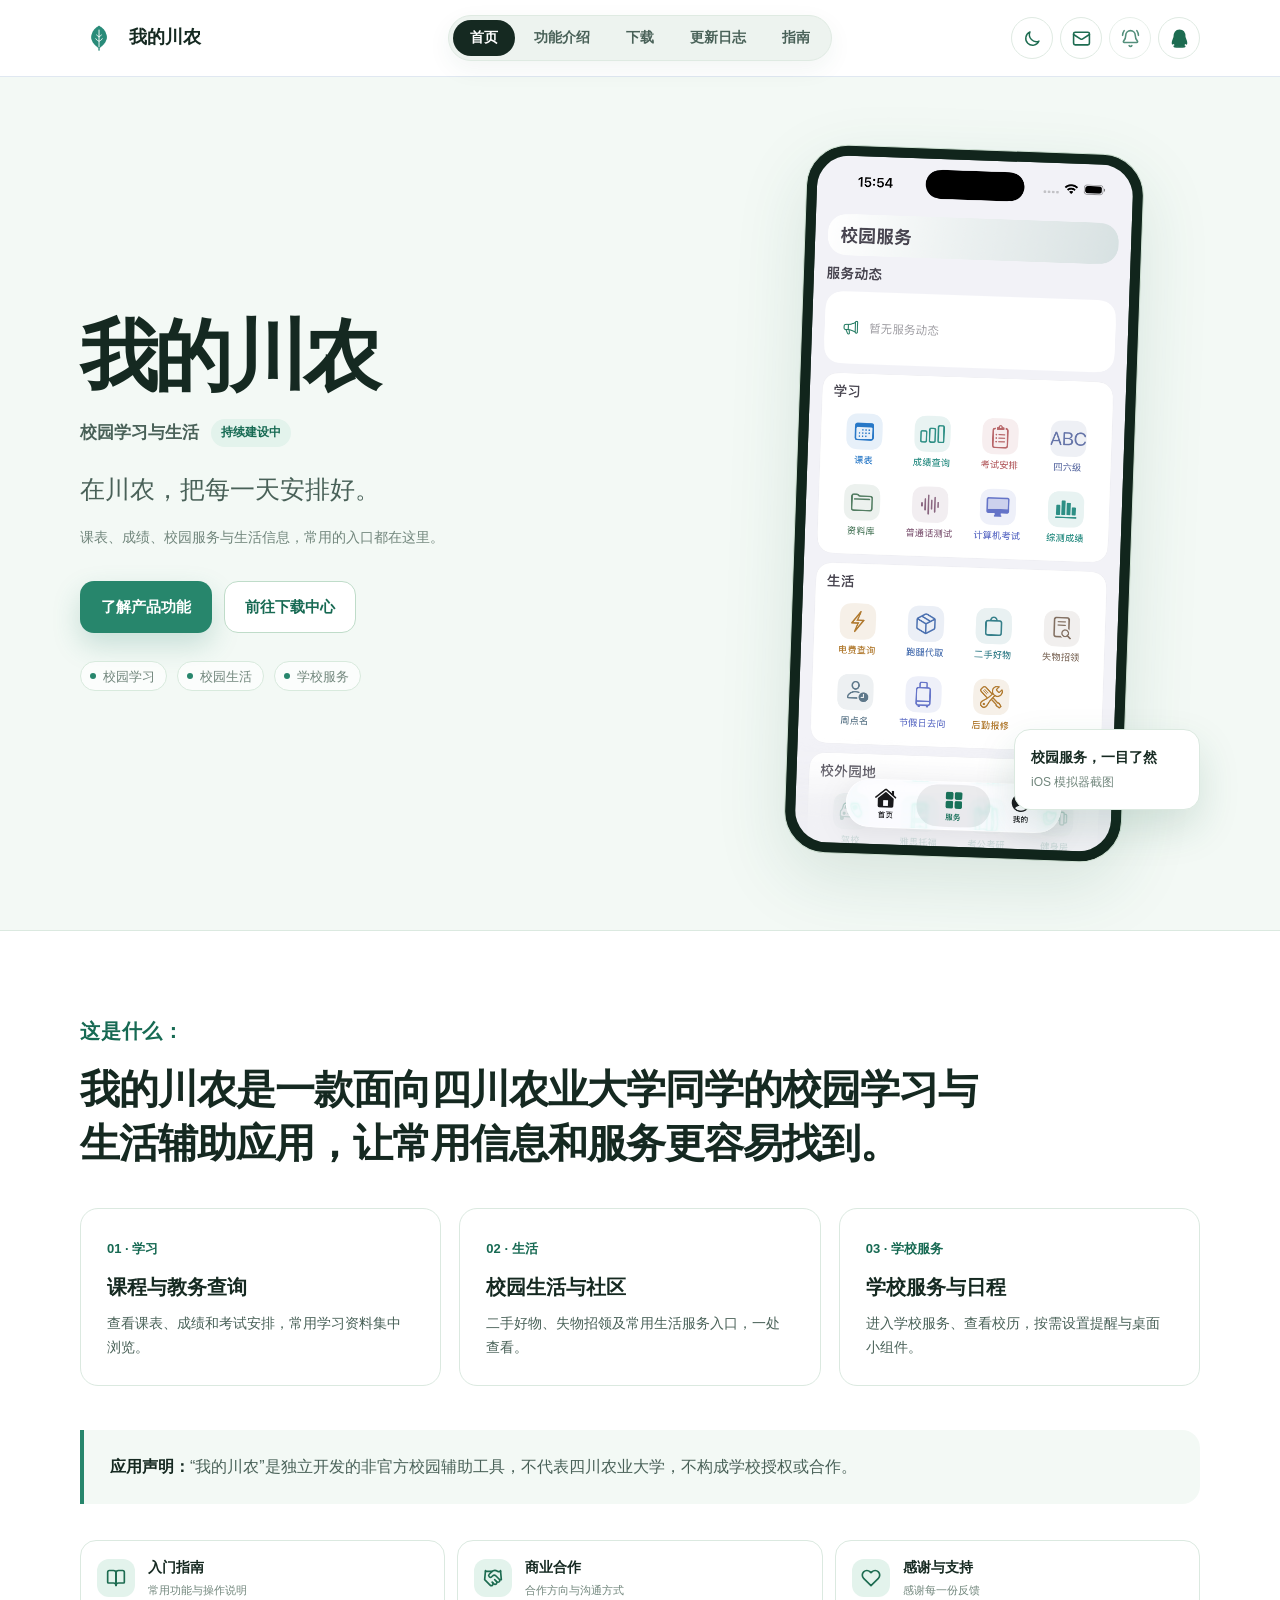
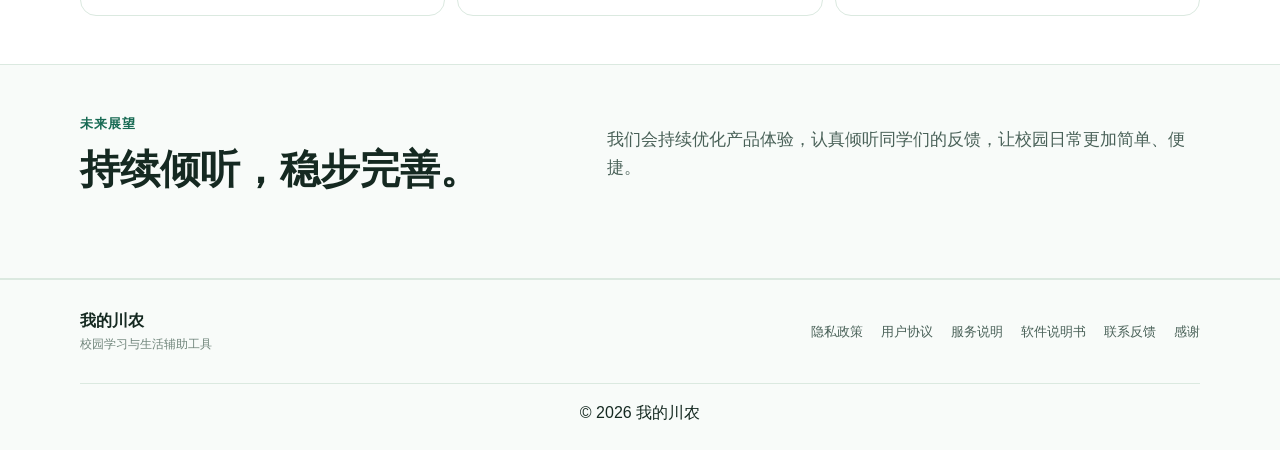
==== commit c35330a7: "Update MyChuannong website content" ====
--- a/index.html
+++ b/index.html
@@ -71,9 +71,9 @@
 </div>
 
 <div class="hero-visual" aria-label="我的川农 iOS 模拟器界面预览">
-<div class="phone-frame"><img src="assets/images/ios-services-preview.png" width="1206" height="2622" alt="我的川农校园服务页面，iOS 模拟器预览，包含示例内容"></div>
+<div class="phone-frame"><img src="assets/images/ios-services-preview.png" width="1206" height="2622" alt="我的川农校园服务页面，iOS 模拟器截图"></div>
 
-<div class="visual-card"><strong>校园服务，一目了然</strong><span>iOS 模拟器预览 · 示例内容</span></div>
+<div class="visual-card"><strong>校园服务，一目了然</strong><span>iOS 模拟器截图</span></div>
 </div>
 </div>
 </section>
